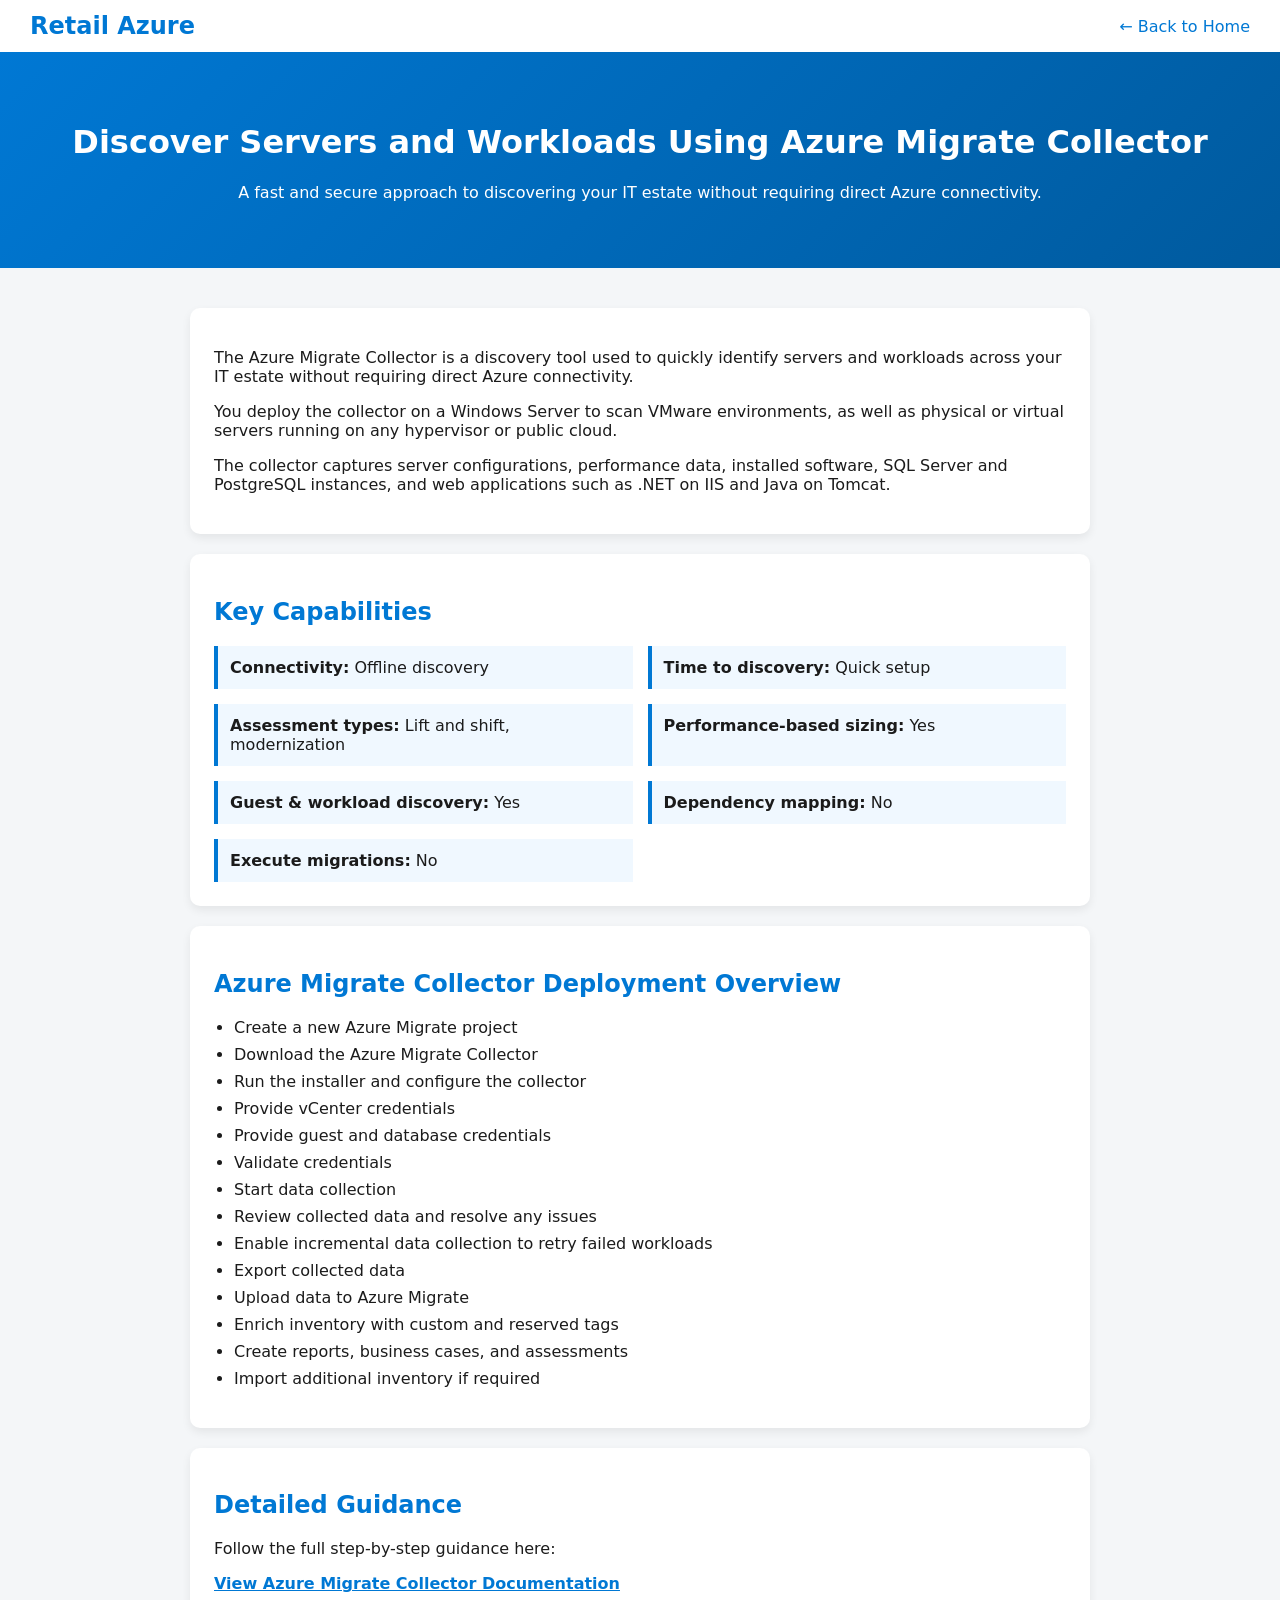
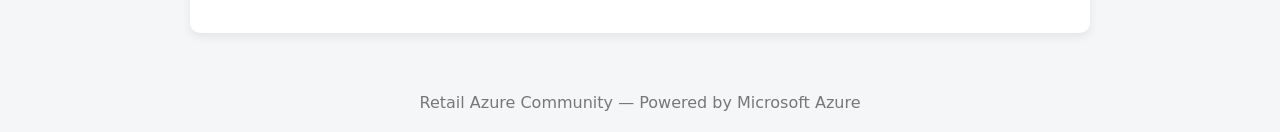
==== azure-migrate-collector.html @ 3e202c4b "adding azure migrate offline collector" ====
<!DOCTYPE html>
<html lang="en">
<head>
  <meta charset="UTF-8" />
  <title>Azure Migrate Collector</title>
  <meta name="viewport" content="width=device-width, initial-scale=1" />

  <style>
    body {
      margin: 0;
      font-family: "Segoe UI", system-ui, sans-serif;
      background: #f4f6f8;
      color: #1b1b1b;
    }

    nav {
      background: white;
      display: flex;
      justify-content: space-between;
      align-items: center;
      padding: 12px 30px;
      box-shadow: 0 2px 6px rgba(0,0,0,0.05);
    }

    nav h2 {
      margin: 0;
      color: #0078d4;
    }

    nav a {
      text-decoration: none;
      color: #0078d4;
      font-weight: 500;
    }

    header {
      background: linear-gradient(135deg, #0078d4, #005a9e);
      color: white;
      padding: 50px 20px;
      text-align: center;
    }

    main {
      max-width: 900px;
      margin: 40px auto;
      padding: 0 20px;
    }

    .section {
      background: white;
      padding: 24px;
      border-radius: 10px;
      margin-bottom: 20px;
      box-shadow: 0 4px 10px rgba(0,0,0,0.07);
    }

    h2 {
      color: #0078d4;
    }

    ul {
      padding-left: 20px;
    }

    li {
      margin-bottom: 8px;
    }

    .info-grid {
      display: grid;
      grid-template-columns: 1fr 1fr;
      gap: 15px;
      margin-top: 10px;
    }

    .info-box {
      background: #f0f8ff;
      padding: 12px;
      border-left: 4px solid #0078d4;
    }

    footer {
      text-align: center;
      padding: 20px;
      color: #777;
    }

    @media (max-width: 768px) {
      .info-grid {
        grid-template-columns: 1fr;
      }
    }
  </style>
</head>

<body>

  <!-- Navigation -->
  <nav>
    <h2>Retail Azure</h2>
    <a href="index.html">← Back to Home</a>
  </nav>

  <!-- Header -->
  <header>
    <h1>Discover Servers and Workloads Using Azure Migrate Collector</h1>
    <p>A fast and secure approach to discovering your IT estate without requiring direct Azure connectivity.</p>
  </header>

  <main>

    <div class="section">
      <p>
        The Azure Migrate Collector is a discovery tool used to quickly identify servers and workloads across your IT estate 
        without requiring direct Azure connectivity.
      </p>

      <p>
        You deploy the collector on a Windows Server to scan VMware environments, as well as physical or virtual servers 
        running on any hypervisor or public cloud.
      </p>

      <p>
        The collector captures server configurations, performance data, installed software, SQL Server and PostgreSQL instances, 
        and web applications such as .NET on IIS and Java on Tomcat.
      </p>
    </div>

    <div class="section">
      <h2>Key Capabilities</h2>

      <div class="info-grid">
        <div class="info-box"><strong>Connectivity:</strong> Offline discovery</div>
        <div class="info-box"><strong>Time to discovery:</strong> Quick setup</div>
        <div class="info-box"><strong>Assessment types:</strong> Lift and shift, modernization</div>
        <div class="info-box"><strong>Performance-based sizing:</strong> Yes</div>
        <div class="info-box"><strong>Guest & workload discovery:</strong> Yes</div>
        <div class="info-box"><strong>Dependency mapping:</strong> No</div>
        <div class="info-box"><strong>Execute migrations:</strong> No</div>
      </div>
    </div>

    <div class="section">
      <h2>Azure Migrate Collector Deployment Overview</h2>
      <ul>
        <li>Create a new Azure Migrate project</li>
        <li>Download the Azure Migrate Collector</li>
        <li>Run the installer and configure the collector</li>
        <li>Provide vCenter credentials</li>
        <li>Provide guest and database credentials</li>
        <li>Validate credentials</li>
        <li>Start data collection</li>
        <li>Review collected data and resolve any issues</li>
        <li>Enable incremental data collection to retry failed workloads</li>
        <li>Export collected data</li>
        <li>Upload data to Azure Migrate</li>
        <li>Enrich inventory with custom and reserved tags</li>
        <li>Create reports, business cases, and assessments</li>
        <li>Import additional inventory if required</li>
      </ul>
    </div>

    <div class="section">
      <h2>Detailed Guidance</h2>
      <p>
        Follow the full step-by-step guidance here:
      </p>

      <p>
        <a href="https://github.com/batuhan-yildiz/azure-databases/blob/main/assessment/azure-migrate-collector.md" 
           target="_blank" 
           rel="noopener noreferrer"
           style="color:#0078d4; font-weight:600;">
           View Azure Migrate Collector Documentation
        </a>
      </p>
    </div>

  </main>

  <footer>
    Retail Azure Community — Powered by Microsoft Azure
  </footer>

</body>
</html>
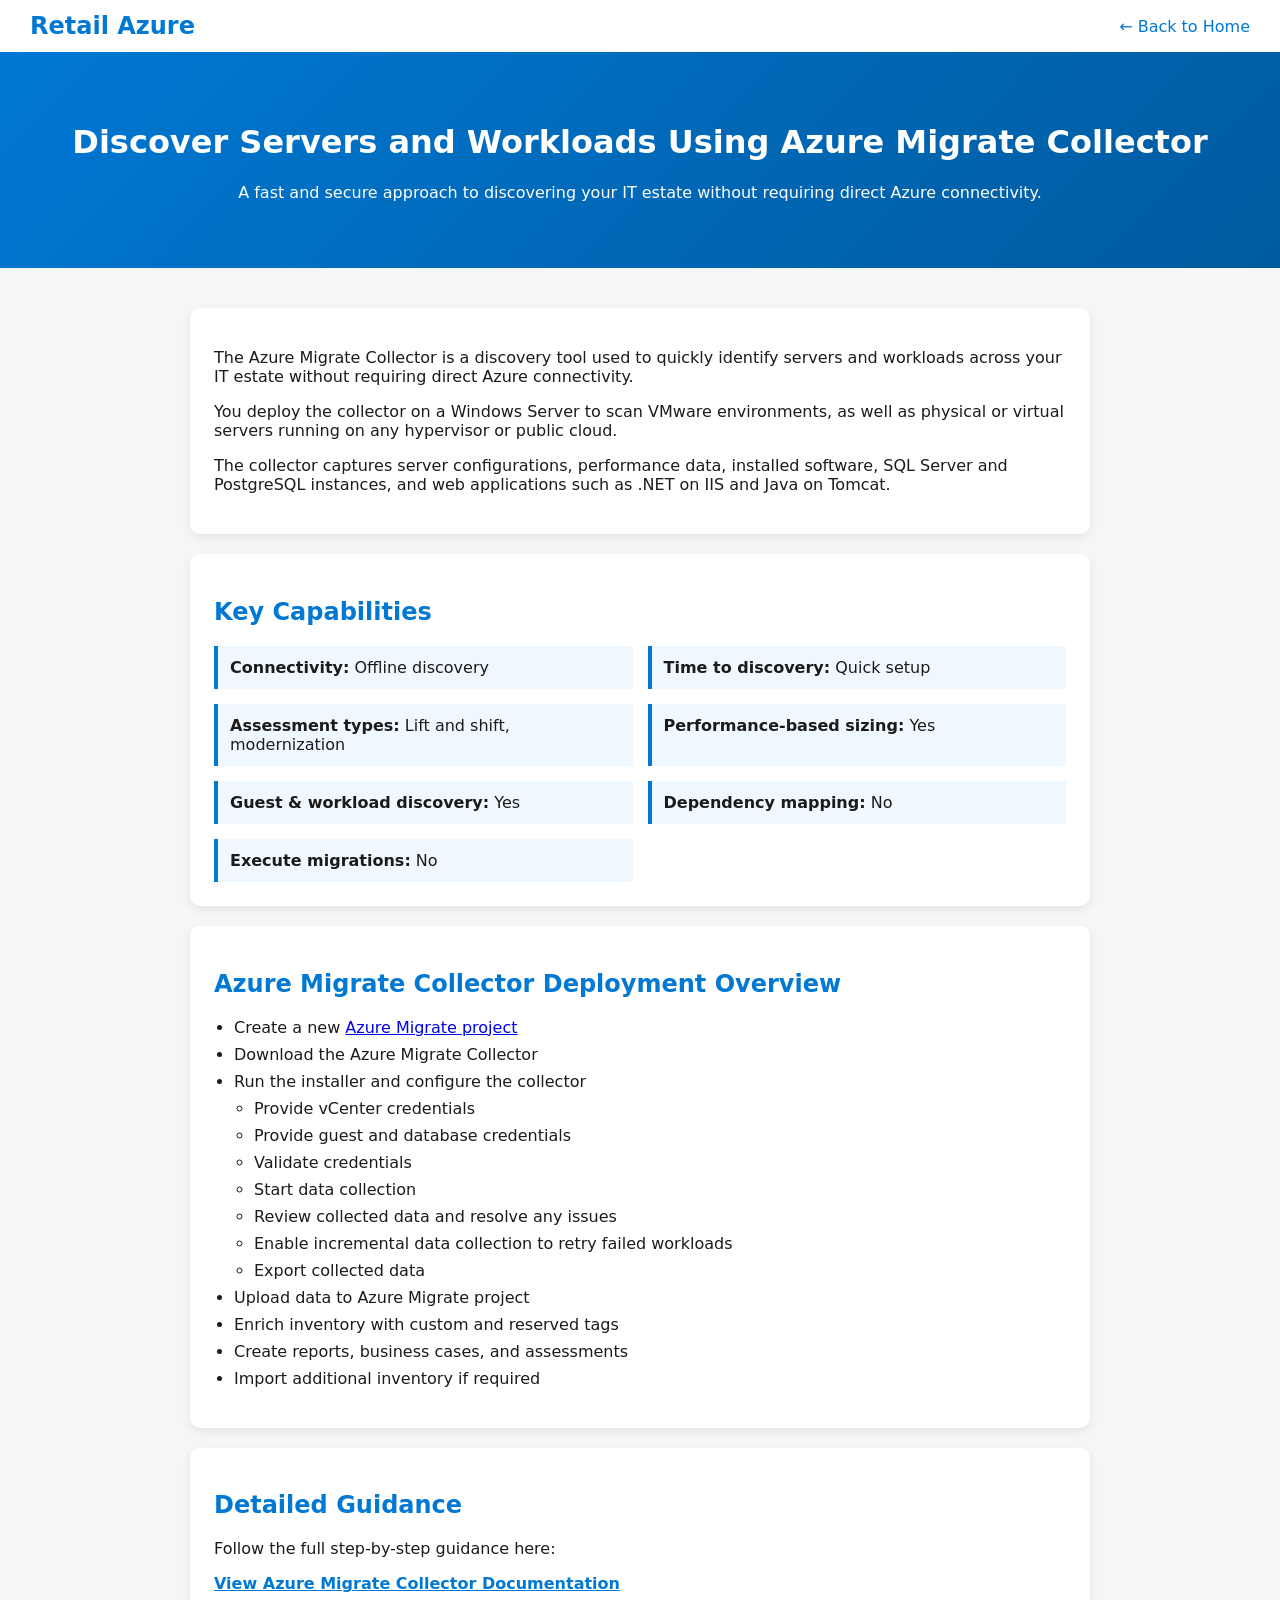
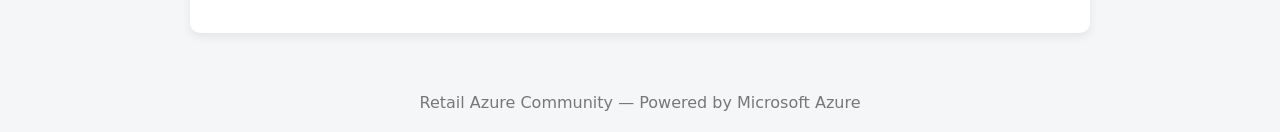
==== commit f9294b1d: "update the link" ====
--- a/azure-migrate-collector.html
+++ b/azure-migrate-collector.html
@@ -143,17 +143,19 @@
     <div class="section">
       <h2>Azure Migrate Collector Deployment Overview</h2>
       <ul>
-        <li>Create a new Azure Migrate project</li>
+        <li>Create a new <a href="https://learn.microsoft.com/en-us/azure/migrate/quickstart-create-project?view=migrate" target="_blank" rel="noopener noreferrer">Azure Migrate project</a></li>
         <li>Download the Azure Migrate Collector</li>
         <li>Run the installer and configure the collector</li>
-        <li>Provide vCenter credentials</li>
-        <li>Provide guest and database credentials</li>
-        <li>Validate credentials</li>
-        <li>Start data collection</li>
-        <li>Review collected data and resolve any issues</li>
-        <li>Enable incremental data collection to retry failed workloads</li>
-        <li>Export collected data</li>
-        <li>Upload data to Azure Migrate</li>
+            <ul>
+                <li>Provide vCenter credentials</li>
+                <li>Provide guest and database credentials</li>
+                <li>Validate credentials</li>
+                <li>Start data collection</li>
+                <li>Review collected data and resolve any issues</li>
+                <li>Enable incremental data collection to retry failed workloads</li>
+                <li>Export collected data</li>
+            </ul>
+        <li>Upload data to Azure Migrate project</li>
         <li>Enrich inventory with custom and reserved tags</li>
         <li>Create reports, business cases, and assessments</li>
         <li>Import additional inventory if required</li>
@@ -167,7 +169,7 @@
       </p>
 
       <p>
-        <a href="https://github.com/batuhan-yildiz/azure-databases/blob/main/assessment/azure-migrate-collector.md" 
+        <a href="https://learn.microsoft.com/en-us/azure/migrate/how-to-discover-using-collector?view=migrate" 
            target="_blank" 
            rel="noopener noreferrer"
            style="color:#0078d4; font-weight:600;">
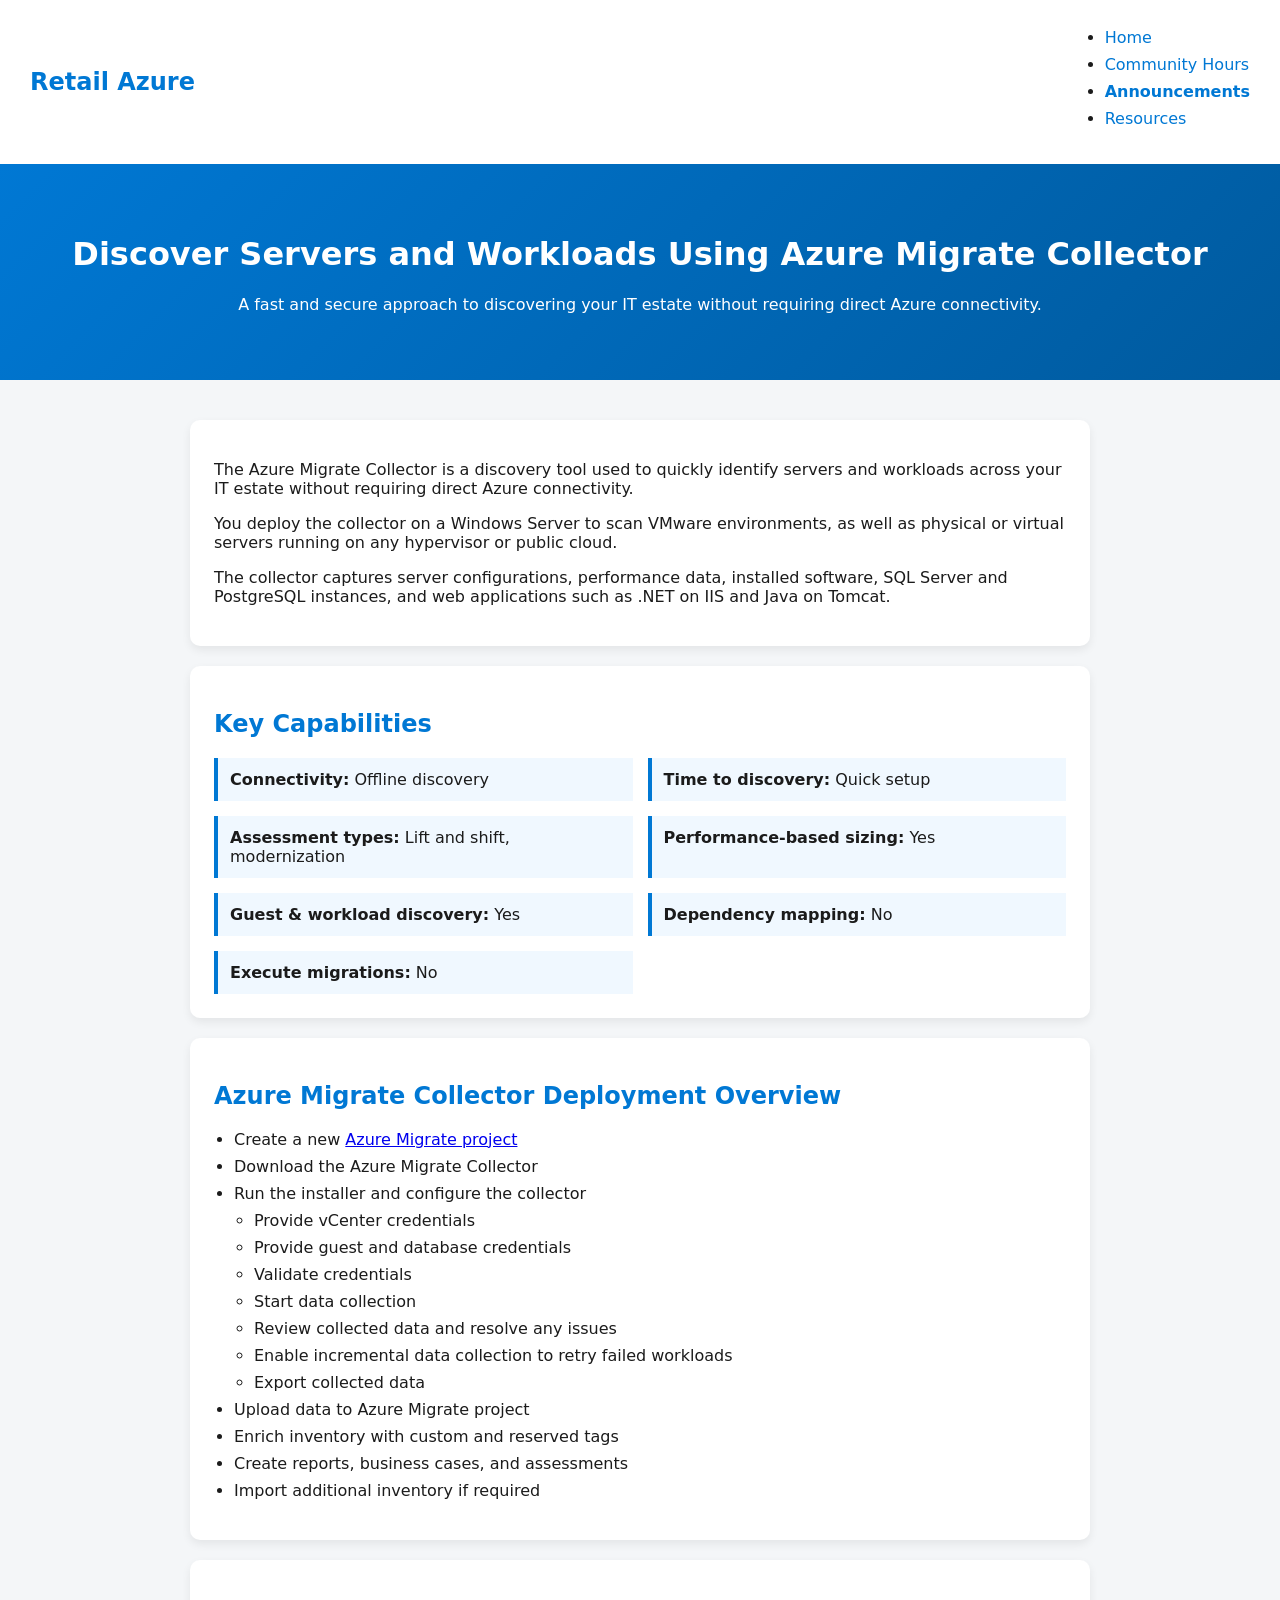
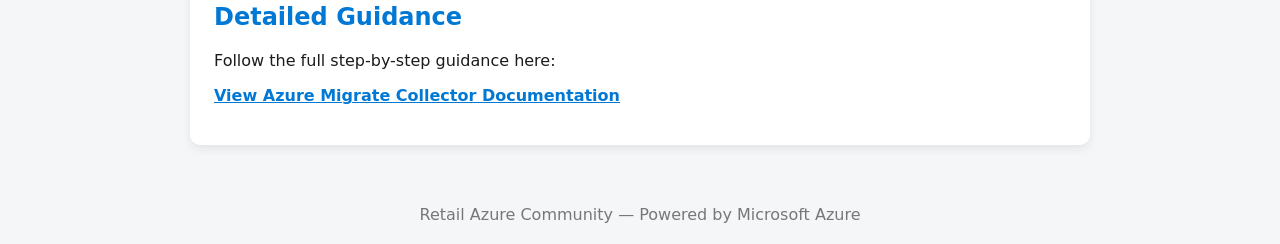
==== commit 96c964d7: "fix the nav bar" ====
--- a/azure-migrate-collector.html
+++ b/azure-migrate-collector.html
@@ -98,7 +98,12 @@
   <!-- Navigation -->
   <nav>
     <h2>Retail Azure</h2>
-    <a href="index.html">← Back to Home</a>
+    <ul>
+      <li><a href="index.html">Home</a></li>
+      <li><a href="#">Community Hours</a></li>
+      <li><a href="#" style="color:#0078d4; font-weight:700;">Announcements</a></li>
+      <li><a href="#">Resources</a></li>
+    </ul>
   </nav>
 
   <!-- Header -->
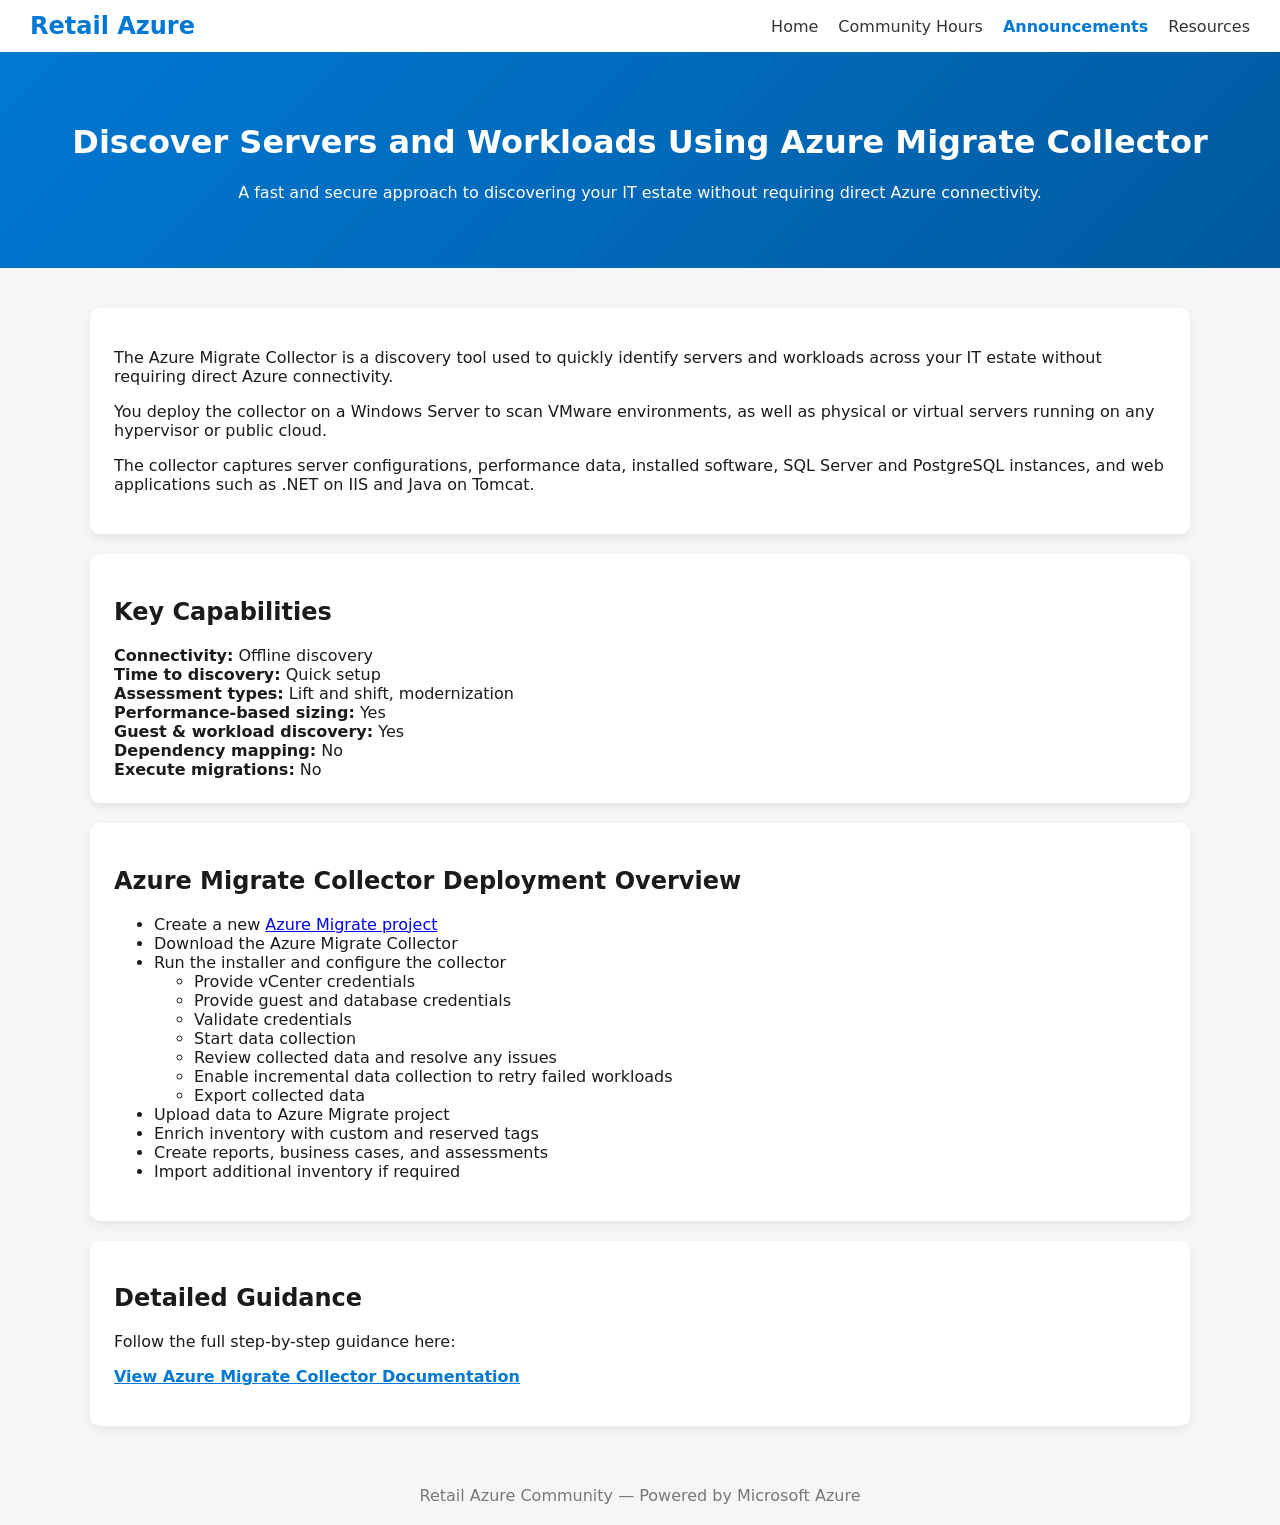
==== commit 6bfe5d07: "fixing style.css for all pages 02" ====
--- a/azure-migrate-collector.html
+++ b/azure-migrate-collector.html
@@ -4,93 +4,7 @@
   <meta charset="UTF-8" />
   <title>Azure Migrate Collector</title>
   <meta name="viewport" content="width=device-width, initial-scale=1" />
-
-  <style>
-    body {
-      margin: 0;
-      font-family: "Segoe UI", system-ui, sans-serif;
-      background: #f4f6f8;
-      color: #1b1b1b;
-    }
-
-    nav {
-      background: white;
-      display: flex;
-      justify-content: space-between;
-      align-items: center;
-      padding: 12px 30px;
-      box-shadow: 0 2px 6px rgba(0,0,0,0.05);
-    }
-
-    nav h2 {
-      margin: 0;
-      color: #0078d4;
-    }
-
-    nav a {
-      text-decoration: none;
-      color: #0078d4;
-      font-weight: 500;
-    }
-
-    header {
-      background: linear-gradient(135deg, #0078d4, #005a9e);
-      color: white;
-      padding: 50px 20px;
-      text-align: center;
-    }
-
-    main {
-      max-width: 900px;
-      margin: 40px auto;
-      padding: 0 20px;
-    }
-
-    .section {
-      background: white;
-      padding: 24px;
-      border-radius: 10px;
-      margin-bottom: 20px;
-      box-shadow: 0 4px 10px rgba(0,0,0,0.07);
-    }
-
-    h2 {
-      color: #0078d4;
-    }
-
-    ul {
-      padding-left: 20px;
-    }
-
-    li {
-      margin-bottom: 8px;
-    }
-
-    .info-grid {
-      display: grid;
-      grid-template-columns: 1fr 1fr;
-      gap: 15px;
-      margin-top: 10px;
-    }
-
-    .info-box {
-      background: #f0f8ff;
-      padding: 12px;
-      border-left: 4px solid #0078d4;
-    }
-
-    footer {
-      text-align: center;
-      padding: 20px;
-      color: #777;
-    }
-
-    @media (max-width: 768px) {
-      .info-grid {
-        grid-template-columns: 1fr;
-      }
-    }
-  </style>
+  <link rel="stylesheet" href="styles.css">
 </head>
 
 <body>
@@ -101,7 +15,7 @@
     <ul>
       <li><a href="index.html">Home</a></li>
       <li><a href="#">Community Hours</a></li>
-      <li><a href="#" style="color:#0078d4; font-weight:700;">Announcements</a></li>
+      <li><a href="#" class="nav-active">Announcements</a></li>
       <li><a href="#">Resources</a></li>
     </ul>
   </nav>
--- a/styles.css
+++ b/styles.css
@@ -0,0 +1,140 @@
+/* Global */
+body {
+  margin: 0;
+  font-family: "Segoe UI", system-ui, sans-serif;
+  background: #f4f6f8;
+  color: #1b1b1b;
+}
+
+/* Navigation (shared across ALL pages) */
+nav {
+  background: white;
+  display: flex;
+  justify-content: space-between;
+  align-items: center;
+  padding: 12px 30px;
+  box-shadow: 0 2px 6px rgba(0,0,0,0.05);
+}
+
+nav h2 {
+  margin: 0;
+  color: #0078d4;
+}
+
+nav ul {
+  list-style: none;
+  display: flex;
+  gap: 20px;
+  margin: 0;
+  padding: 0;
+}
+
+nav ul li a {
+  text-decoration: none;
+  color: #333;
+  font-weight: 500;
+}
+
+nav ul li a:hover {
+  color: #0078d4;
+}
+
+/* Active link */
+.nav-active {
+  color: #0078d4;
+  font-weight: 700;
+}
+
+/* Header */
+header {
+  background: linear-gradient(135deg, #0078d4, #005a9e);
+  color: white;
+  padding: 50px 20px;
+  text-align: center;
+}
+
+/* Hero header (for homepage only) */
+.hero-header {
+  background: url('https://images.unsplash.com/photo-1519389950473-47ba0277781c') center/cover no-repeat;
+  color: white;
+  padding: 80px 20px;
+  text-align: center;
+  position: relative;
+}
+
+.hero-header::after {
+  content: "";
+  position: absolute;
+  top: 0;
+  left: 0;
+  right: 0;
+  bottom: 0;
+  background: rgba(0,0,0,0.5);
+}
+
+.hero-header .content {
+  position: relative;
+  z-index: 1;
+}
+
+/* 2 equal columns */
+.grid {
+  display: grid;
+  grid-template-columns: 1fr 1fr; 
+  gap: 25px;
+}
+
+/* Make full-width tile */
+.full-width {
+  grid-column: span 2;
+}
+
+/* Responsive (mobile) */
+@media (max-width: 768px) {
+  .grid {
+    grid-template-columns: 1fr;
+  }
+
+  .full-width {
+    grid-column: span 1;
+  }
+}
+
+/* Layout */
+main {
+  max-width: 1100px;
+  margin: 40px auto;
+  padding: 0 20px;
+}
+
+/* Cards */
+.card, .section {
+  background: white;
+  padding: 24px;
+  border-radius: 10px;
+  margin-bottom: 20px;
+  box-shadow: 0 4px 10px rgba(0,0,0,0.07);
+}
+
+/* Buttons */
+.btn {
+  display: inline-block;
+  margin-top: 10px;
+  padding: 10px 16px;
+  background: #0078d4;
+  color: white;
+  text-decoration: none;
+  border-radius: 4px;
+  font-weight: 600;
+}
+
+.btn:hover {
+  background: #005a9e;
+}
+
+/* Footer */
+footer {
+  text-align: center;
+  padding: 20px;
+  color: #777;
+}
